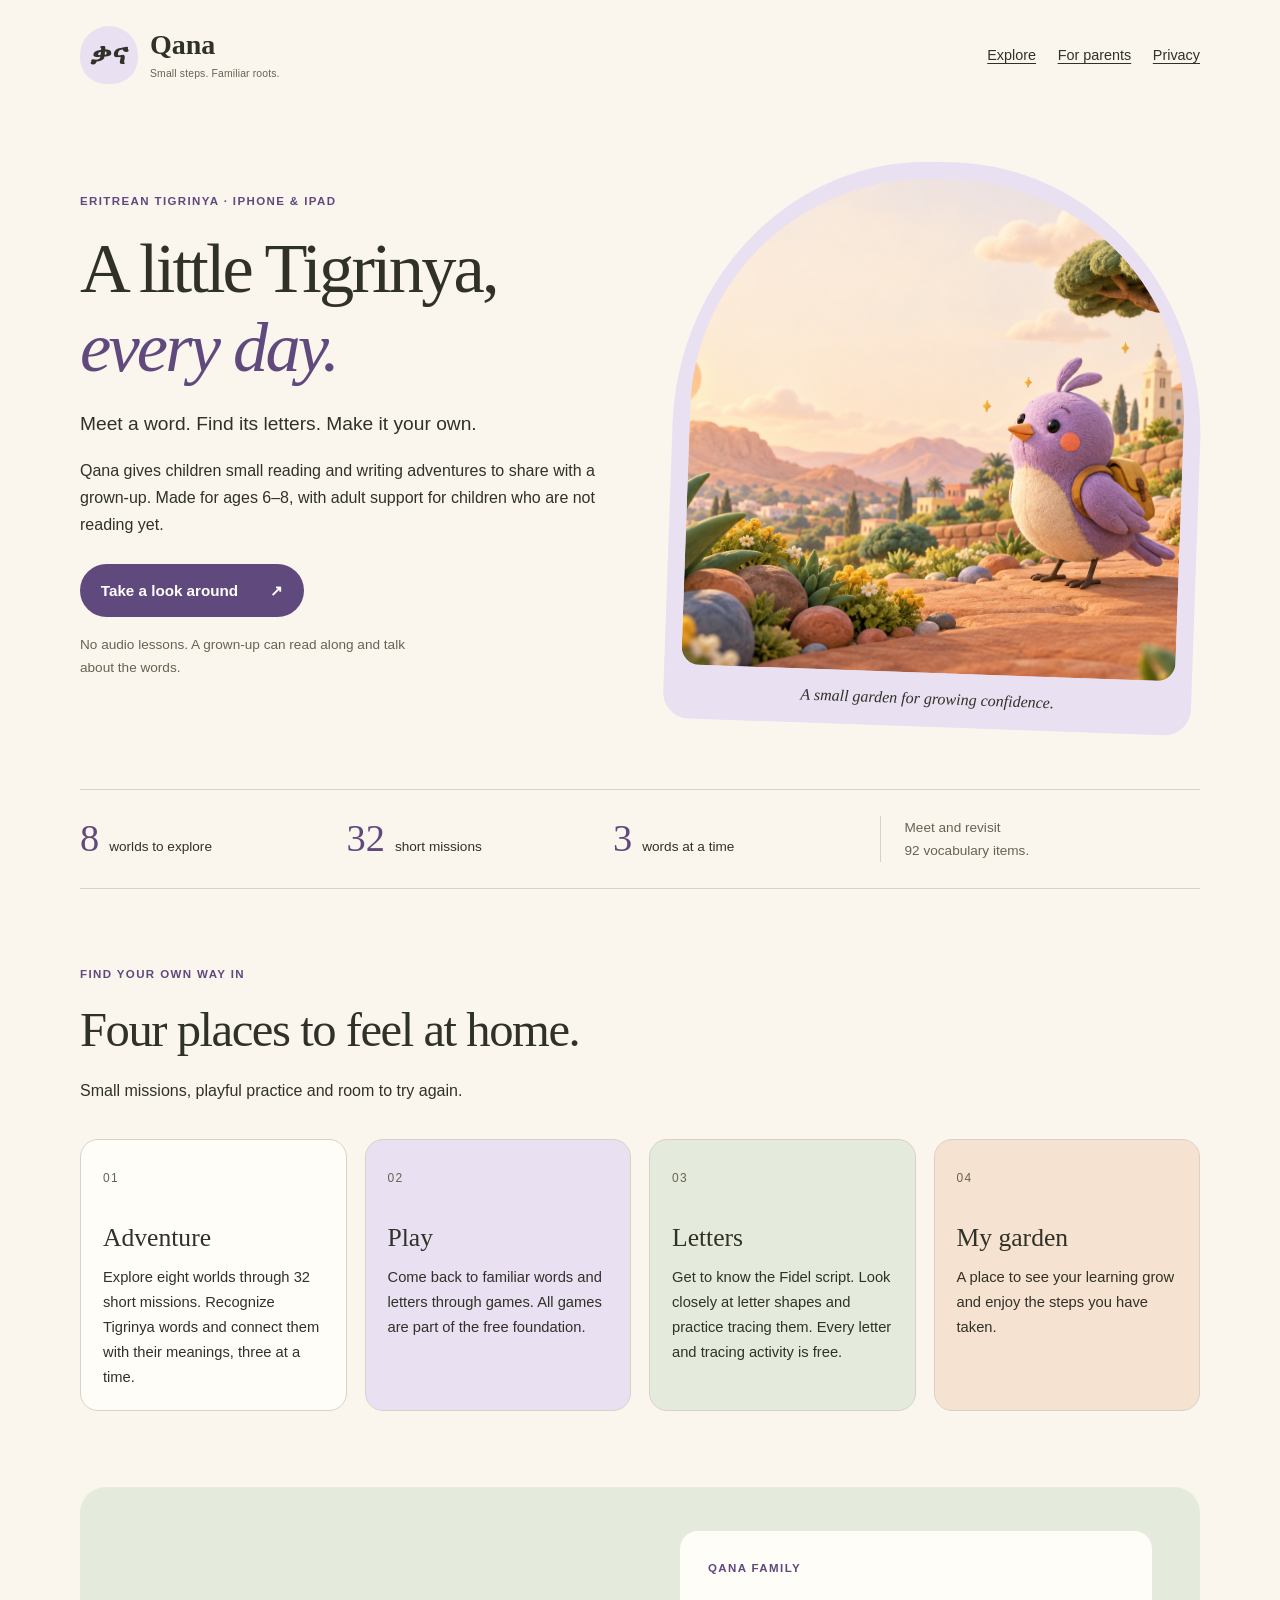
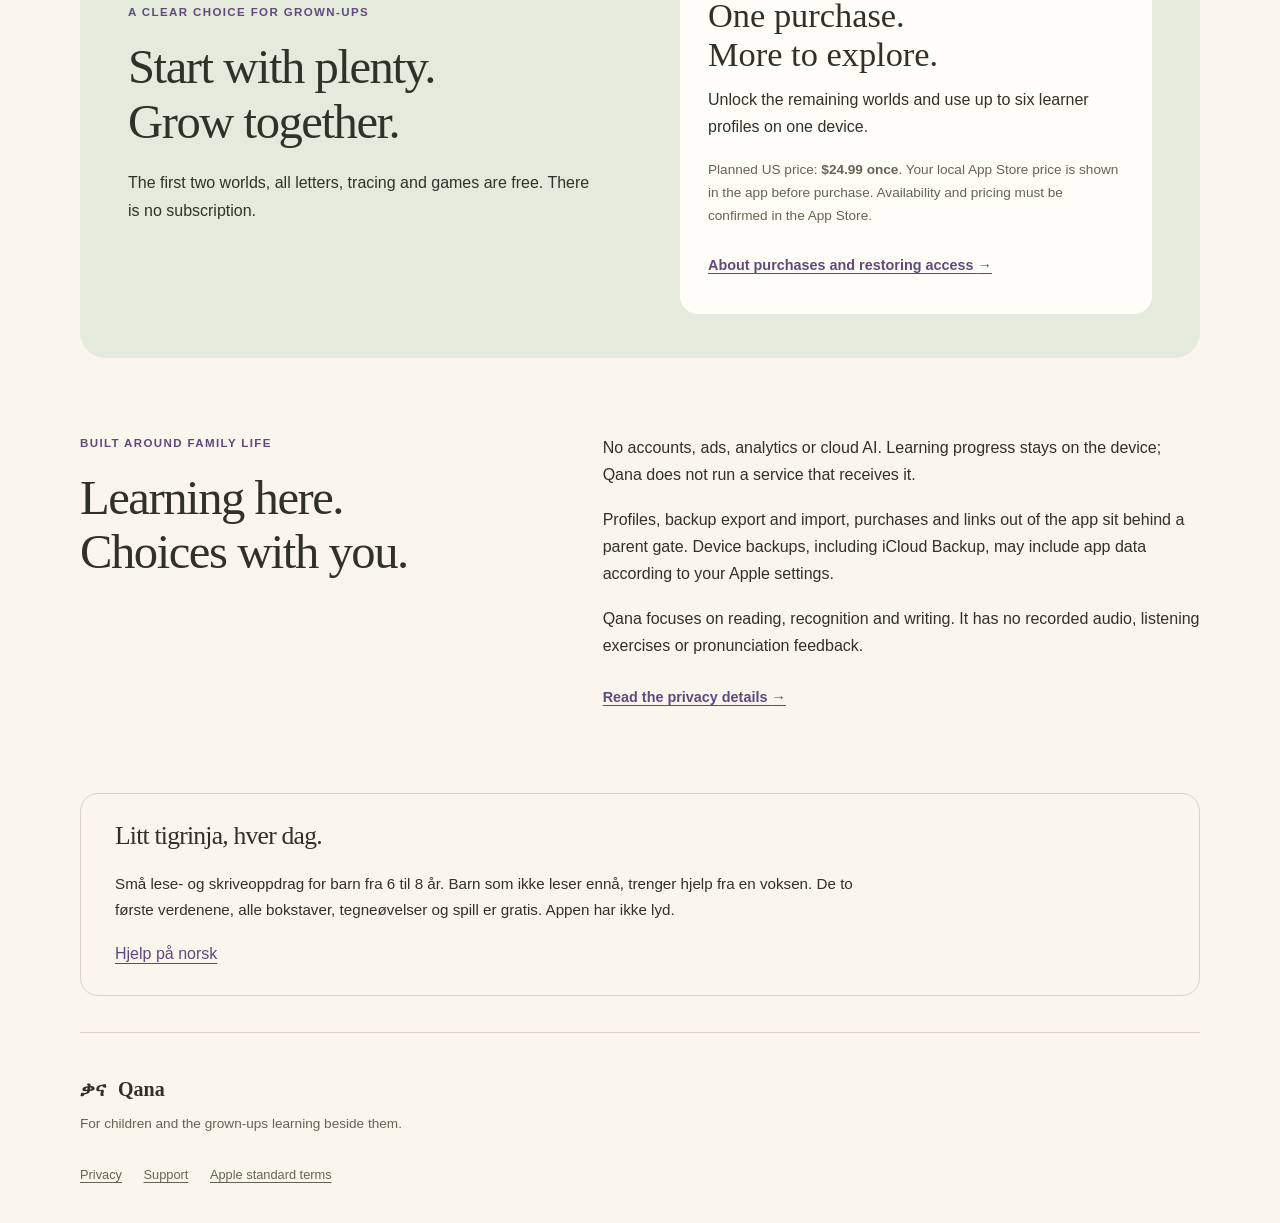
==== index.html @ 159bdaf5 "Publish Qana support and privacy website" ====
<!doctype html>
<html lang="en">
<head>
  <meta charset="utf-8">
  <meta name="viewport" content="width=device-width, initial-scale=1">
  <meta name="description" content="Meet Qana: small Tigrinya reading, recognition and writing adventures for children and their grown-ups. Free first worlds, letters, tracing and games.">
  <meta name="theme-color" content="#faf6ee">
  <link rel="canonical" href="https://sami5796.github.io/qana-app/">
  <link rel="stylesheet" href="style.css">
  <title>Qana — A little Tigrinya, every day</title>
</head>
<body>
  <a class="skip-link" href="#main">Skip to content</a>
  <header class="site-header wrap">
    <a class="brand" href="./" aria-label="Qana home"><span class="brand-mark" lang="ti">ቃና</span><span>Qana<span class="brand-caption">Small steps. Familiar roots.</span></span></a>
    <nav aria-label="Main navigation"><a href="#explore">Explore</a><a href="support.html">For parents</a><a href="privacy.html">Privacy</a></nav>
  </header>
  <main id="main">
    <section class="hero wrap" aria-labelledby="hero-title">
      <div class="hero-copy">
        <p class="eyebrow">Eritrean Tigrinya · iPhone &amp; iPad</p>
        <h1 id="hero-title">A little Tigrinya,<br><em>every day.</em></h1>
        <p class="lead">Meet a word. Find its letters. Make it your own.</p>
        <p>Qana gives children small reading and writing adventures to share with a grown-up. Made for ages 6–8, with adult support for children who are not reading yet.</p>
        <a class="button" href="#explore">Take a look around <span aria-hidden="true">↗</span></a>
        <p class="quiet-note">No audio lessons. A grown-up can read along and talk about the words.</p>
      </div>
      <figure class="hero-art">
        <img src="assets/garden.png" alt="A colorful illustrated garden from Qana" width="1536" height="1024" fetchpriority="high">
        <figcaption>A small garden for growing confidence.</figcaption>
      </figure>
    </section>
    <section class="facts wrap" aria-label="The Qana course">
      <p><strong>8</strong><span>worlds to explore</span></p>
      <p><strong>32</strong><span>short missions</span></p>
      <p><strong>3</strong><span>words at a time</span></p>
      <p class="facts-note">Meet and revisit<br>92 vocabulary items.</p>
    </section>
    <section id="explore" class="section wrap" aria-labelledby="explore-title">
      <div class="section-intro"><p class="eyebrow">Find your own way in</p><h2 id="explore-title">Four places to feel at home.</h2><p>Small missions, playful practice and room to try again.</p></div>
      <div class="feature-grid">
        <article class="feature"><span class="feature-number" aria-hidden="true">01</span><h3>Adventure</h3><p>Explore eight worlds through 32 short missions. Recognize Tigrinya words and connect them with their meanings, three at a time.</p></article>
        <article class="feature"><span class="feature-number" aria-hidden="true">02</span><h3>Play</h3><p>Come back to familiar words and letters through games. All games are part of the free foundation.</p></article>
        <article class="feature"><span class="feature-number" aria-hidden="true">03</span><h3>Letters</h3><p>Get to know the Fidel script. Look closely at letter shapes and practice tracing them. Every letter and tracing activity is free.</p></article>
        <article class="feature"><span class="feature-number" aria-hidden="true">04</span><h3>My garden</h3><p>A place to see your learning grow and enjoy the steps you have taken.</p></article>
      </div>
    </section>
    <section class="family-section wrap" aria-labelledby="family-title">
      <div><p class="eyebrow">A clear choice for grown-ups</p><h2 id="family-title">Start with plenty.<br>Grow together.</h2><p>The first two worlds, all letters, tracing and games are free. There is no subscription.</p></div>
      <div class="family-card"><p class="eyebrow">Qana Family</p><h3>One purchase.<br>More to explore.</h3><p>Unlock the remaining worlds and use up to six learner profiles on one device.</p><p class="price-note">Planned US price: <strong>$24.99 once</strong>. Your local App Store price is shown in the app before purchase. Availability and pricing must be confirmed in the App Store.</p><a class="text-link" href="support.html#purchases">About purchases and restoring access <span aria-hidden="true">→</span></a></div>
    </section>
    <section class="section wrap parent-section" aria-labelledby="parent-title">
      <div><p class="eyebrow">Built around family life</p><h2 id="parent-title">Learning here.<br>Choices with you.</h2></div>
      <div><p>No accounts, ads, analytics or cloud AI. Learning progress stays on the device; Qana does not run a service that receives it.</p><p>Profiles, backup export and import, purchases and links out of the app sit behind a parent gate. Device backups, including iCloud Backup, may include app data according to your Apple settings.</p><p>Qana focuses on reading, recognition and writing. It has no recorded audio, listening exercises or pronunciation feedback.</p><a class="text-link" href="privacy.html">Read the privacy details <span aria-hidden="true">→</span></a></div>
    </section>
    <aside class="language-note wrap" lang="nb"><h2>Litt tigrinja, hver dag.</h2><p>Små lese- og skriveoppdrag for barn fra 6 til 8 år. Barn som ikke leser ennå, trenger hjelp fra en voksen. De to første verdenene, alle bokstaver, tegneøvelser og spill er gratis. Appen har ikke lyd.</p><a href="support.html#norsk">Hjelp på norsk</a></aside>
  </main>
  <footer class="site-footer wrap"><a class="brand footer-brand" href="./"><span lang="ti">ቃና</span> Qana</a><p>For children and the grown-ups learning beside them.</p><nav aria-label="Footer"><a href="privacy.html">Privacy</a><a href="support.html">Support</a><a href="https://www.apple.com/legal/internet-services/itunes/dev/stdeula/">Apple standard terms</a></nav></footer>
</body>
</html>
---- style.css ----
:root {
  color-scheme: light;
  --paper: #faf6ee;
  --white: #fffdf8;
  --ink: #303128;
  --muted: #666353;
  --purple: #60497d;
  --lilac: #e9e0f2;
  --sage: #e5ebdc;
  --peach: #f6e2d0;
  --line: #d8d2c6;
  --display: "Iowan Old Style", "Palatino Linotype", Palatino, Georgia, serif;
  --body: "Avenir Next", Avenir, "Segoe UI", sans-serif;
}
* { box-sizing: border-box; }
html { scroll-behavior: smooth; scroll-padding-top: 2rem; }
body { margin: 0; background: var(--paper); color: var(--ink); font: 1rem/1.7 var(--body); }
img { display: block; max-width: 100%; }
a { color: var(--purple); text-underline-offset: .23em; text-decoration-thickness: 1px; }
a:hover { text-decoration-thickness: 2px; }
a:focus-visible, summary:focus-visible { outline: 3px solid var(--purple); outline-offset: 5px; border-radius: 3px; }
p { margin: 0 0 1.1rem; }
h1, h2, h3 { font-family: var(--display); font-weight: 500; line-height: 1.12; text-wrap: balance; }
h1 { font-size: clamp(2.7rem, 5.5vw, 5.1rem); letter-spacing: -.04em; margin: 0 0 1.35rem; }
h2 { font-size: clamp(2.1rem, 3.8vw, 3.2rem); letter-spacing: -.03em; margin: 0 0 1.25rem; }
h3 { font-size: 1.6rem; margin: 0 0 .8rem; }
h1 em { color: var(--purple); font-weight: 500; }
ul, ol { padding-left: 1.35rem; }
li { padding-left: .2rem; margin: .5rem 0; }
.wrap { width: min(1120px, calc(100% - 64px)); margin-inline: auto; }
.skip-link { position: absolute; top: -100px; left: 1rem; z-index: 10; padding: .75rem 1rem; background: var(--white); }
.skip-link:focus { top: 1rem; }
.site-header { display: flex; align-items: center; justify-content: space-between; gap: 2rem; padding-block: 26px; }
.brand { display: inline-flex; align-items: center; gap: 12px; color: var(--ink); text-decoration: none; font: 600 1.75rem/1.1 var(--display); }
.brand-mark { display: grid; place-items: center; width: 58px; height: 58px; background: var(--lilac); border-radius: 50% 50% 45% 45%; font-family: Kefa, Nyala, serif; font-size: 1.8rem; }
.brand-caption { display: block; margin-top: 6px; font: 500 .65rem/1.3 var(--body); letter-spacing: .015em; color: var(--muted); }
nav { display: flex; gap: .45rem 1.35rem; align-items: center; flex-wrap: wrap; }
nav a { display: inline-flex; align-items: center; min-height: 44px; font-size: .9rem; color: var(--ink); }
nav a[aria-current="page"] { color: var(--purple); text-decoration-thickness: 2px; }
.hero { display: grid; grid-template-columns: 1fr 1fr; align-items: center; gap: 4rem; padding-block: 52px 62px; }
.hero-copy { max-width: 520px; }
.eyebrow { font-size: .72rem; font-weight: 700; text-transform: uppercase; letter-spacing: .12em; color: var(--purple); margin-bottom: 1.1rem; }
.lead { font-size: 1.2rem; line-height: 1.6; }
.hero-art { margin: 0; position: relative; padding: 17px 17px 12px; background: var(--lilac); border-radius: 48% 48% 26px 26px; transform: rotate(2deg); }
.hero-art img { width: 100%; height: auto; aspect-ratio: 1; object-fit: cover; border-radius: 48% 48% 18px 18px; background: var(--sage); }
.hero-art figcaption { text-align: center; font-family: var(--display); font-style: italic; font-size: 1rem; padding: 12px 4px 3px; }
.button { display: inline-flex; align-items: center; justify-content: space-between; gap: 2rem; min-height: 48px; padding: .85rem 1.3rem; margin: .5rem 0 1rem; background: var(--purple); color: white; text-decoration: none; border-radius: 999px; font-size: .95rem; font-weight: 600; }
.button:hover { background: #4d3868; }
.quiet-note { font-size: .85rem; max-width: 360px; color: var(--muted); }
.facts { display: grid; grid-template-columns: repeat(3, 1fr) 1.3fr; padding: 26px 0; border-block: 1px solid var(--line); gap: 20px; align-items: center; }
.facts p { margin: 0; }
.facts strong { font: 500 2.4rem/1 var(--display); margin-right: 10px; color: var(--purple); }
.facts span { font-size: .85rem; }
.facts-note { color: var(--muted); font-size: .85rem; padding-left: 24px; border-left: 1px solid var(--line); }
.section { padding-block: 76px; }
.section-intro { max-width: 680px; margin-bottom: 35px; }
.feature-grid { display: grid; grid-template-columns: repeat(4, minmax(0, 1fr)); gap: 18px; }
.feature { padding: 28px 22px 20px; background: var(--white); border: 1px solid var(--line); border-radius: 18px; }
.feature:nth-child(2) { background: var(--lilac); }
.feature:nth-child(3) { background: var(--sage); }
.feature:nth-child(4) { background: var(--peach); }
.feature-number { display: block; font-size: .75rem; letter-spacing: .12em; color: var(--muted); margin-bottom: 35px; }
.feature p { font-size: .92rem; margin-bottom: 0; }
.family-section { display: grid; grid-template-columns: 1fr 1fr; gap: 5rem; align-items: center; padding: 44px 48px; background: var(--sage); border-radius: 26px; }
.family-card { background: var(--white); padding: 28px; border-radius: 18px; }
.family-card h3 { font-size: 2.15rem; }
.price-note { color: var(--muted); font-size: .85rem; }
.text-link { display: inline-block; padding-block: .5rem; font-weight: 600; font-size: .9rem; }
.parent-section { display: grid; grid-template-columns: 1fr 1.4fr; gap: 6rem; }
.language-note { padding: 28px 34px; border: 1px solid var(--line); border-radius: 18px; }
.language-note h2 { font-size: 1.6rem; }
.language-note p { max-width: 780px; font-size: .95rem; }
.site-footer { padding-block: 44px 26px; margin-top: 36px; border-top: 1px solid var(--line); color: var(--muted); }
.footer-brand { font-size: 1.25rem; margin-bottom: 12px; }
.site-footer p { font-size: .85rem; }
.site-footer nav a { color: var(--muted); font-size: .8rem; }
.document-header { max-width: 850px; padding-block: 50px 28px; }
.document-header h1 { font-size: clamp(2.7rem, 5vw, 4.2rem); }
.document-layout { display: grid; grid-template-columns: 230px minmax(0, 720px); gap: 70px; align-items: start; padding-bottom: 40px; }
.contents { padding: 20px; background: var(--lilac); border-radius: 16px; }
.contents p { font-size: .75rem; font-weight: 700; letter-spacing: .08em; text-transform: uppercase; }
.contents nav { display: flex; align-items: stretch; flex-direction: column; gap: 3px; }
.contents a { font-size: .9rem; min-height: 40px; }
.prose { min-width: 0; overflow-wrap: anywhere; }
.prose section { margin-bottom: 35px; scroll-margin-top: 30px; }
.prose h2 { font-size: 1.75rem; margin-top: 1.7rem; margin-bottom: .8rem; }
.prose section:first-child h2 { margin-top: 0; }
.prose h3 { font-size: 1.25rem; margin-top: 1.6rem; }
.prose p, .prose li { max-width: 70ch; }
.callout { padding: 24px 26px; background: var(--lilac); border-radius: 16px; margin-bottom: 28px; }
.callout p:last-child { margin-bottom: 0; }
.callout.sage { background: var(--sage); }
.updated { font-size: .85rem; color: var(--muted); }
@media (max-width: 960px) {
  .hero { gap: 2rem; }
  .feature-grid { grid-template-columns: repeat(2, minmax(0, 1fr)); }
  .family-section { gap: 2rem; padding: 32px; }
  .parent-section { gap: 3rem; }
  .document-layout { grid-template-columns: 180px minmax(0, 1fr); gap: 32px; }
  .facts strong, .facts span { display: block; }
  .facts span { margin-top: .4rem; }
}
@media (max-width: 680px) {
  .wrap { width: min(100% - 36px, 540px); }
  .site-header { flex-wrap: wrap; gap: 16px; padding-top: 20px; }
  .site-header nav { width: 100%; justify-content: space-between; gap: .4rem; }
  .hero { grid-template-columns: 1fr; gap: 26px; padding-block: 25px 40px; }
  .hero-copy { max-width: none; }
  .hero-art { width: 90%; margin-inline: auto; transform: none; }
  .facts { grid-template-columns: repeat(3, 1fr); gap: 20px 12px; }
  .facts-note { grid-column: 1 / -1; border-left: 0; padding-left: 0; }
  .facts-note br { display: none; }
  .section { padding-block: 48px; }
  .feature-grid { gap: 12px; }
  .feature { padding: 20px 16px; }
  .feature-number { margin-bottom: 22px; }
  .family-section, .parent-section { grid-template-columns: 1fr; gap: 22px; }
  .family-section { padding: 24px 18px; }
  .family-card { padding: 22px; }
  .language-note { padding: 22px; }
  .document-header { padding-block: 26px 20px; }
  .document-layout { grid-template-columns: 1fr; gap: 26px; }
  .contents nav { display: grid; grid-template-columns: repeat(2, minmax(0, 1fr)); }
  .contents a { min-height: 44px; }
}
@media (max-width: 360px) { .feature-grid { grid-template-columns: 1fr; } }
@media (prefers-reduced-motion: reduce) { html { scroll-behavior: auto; } }
@media print {
  body { background: white; color: black; }
  .site-header nav, .contents, .skip-link { display: none; }
  .wrap { width: 100%; }
  .document-layout { display: block; }
  .hero-art { transform: none; }
  a { color: inherit; }
}
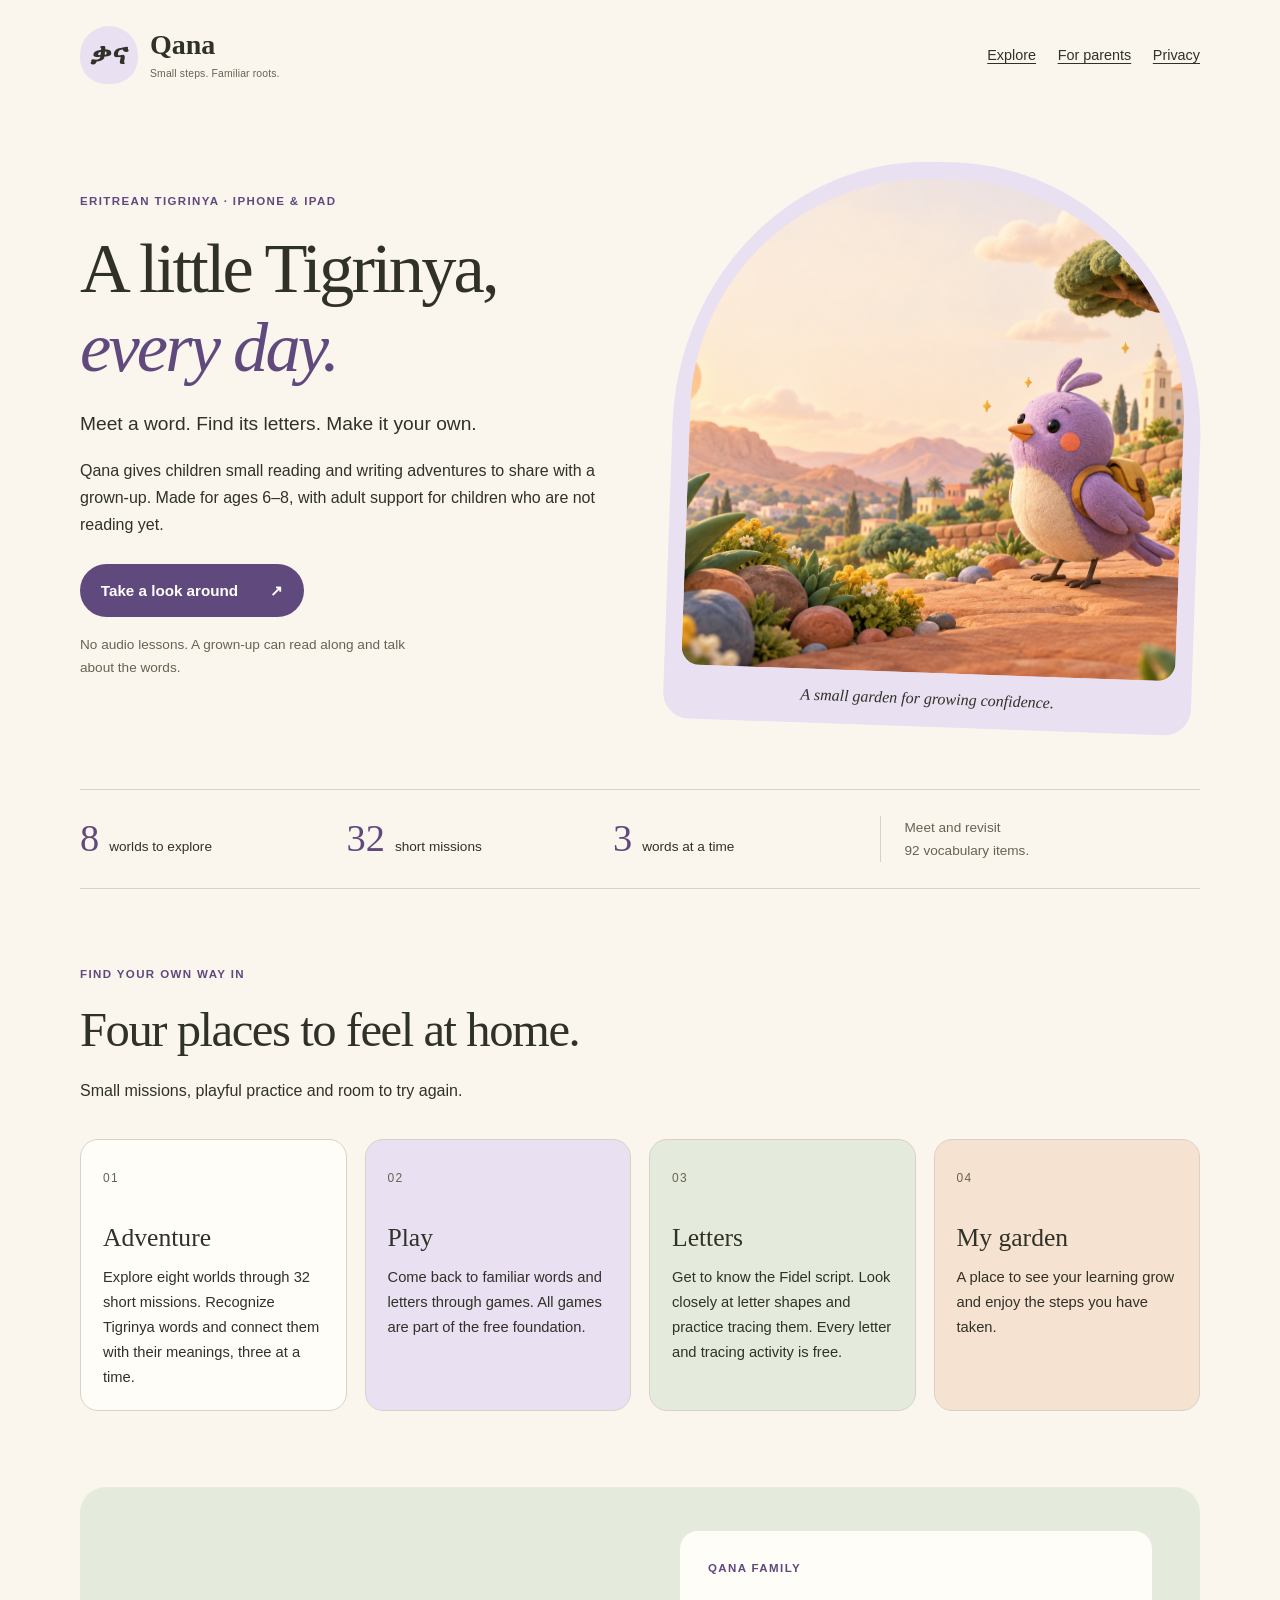
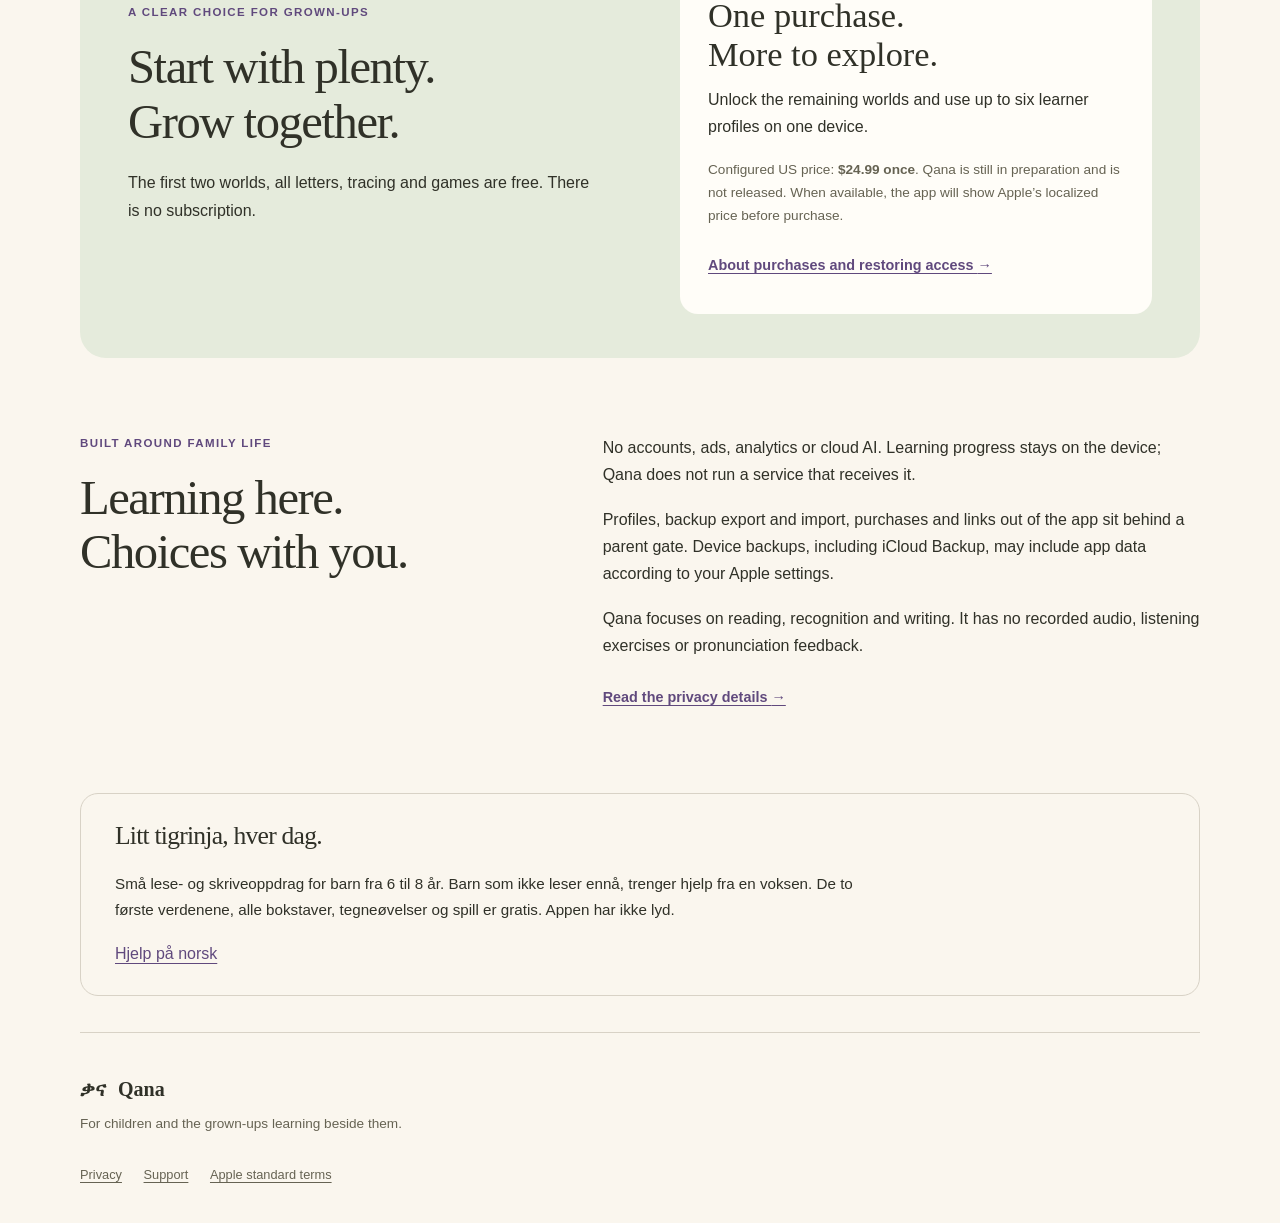
==== commit 491d084e: "Clarify configured Family price and unreleased status" ====
--- a/index.html
+++ b/index.html
@@ -47,7 +47,7 @@
     </section>
     <section class="family-section wrap" aria-labelledby="family-title">
       <div><p class="eyebrow">A clear choice for grown-ups</p><h2 id="family-title">Start with plenty.<br>Grow together.</h2><p>The first two worlds, all letters, tracing and games are free. There is no subscription.</p></div>
-      <div class="family-card"><p class="eyebrow">Qana Family</p><h3>One purchase.<br>More to explore.</h3><p>Unlock the remaining worlds and use up to six learner profiles on one device.</p><p class="price-note">Planned US price: <strong>$24.99 once</strong>. Your local App Store price is shown in the app before purchase. Availability and pricing must be confirmed in the App Store.</p><a class="text-link" href="support.html#purchases">About purchases and restoring access <span aria-hidden="true">→</span></a></div>
+      <div class="family-card"><p class="eyebrow">Qana Family</p><h3>One purchase.<br>More to explore.</h3><p>Unlock the remaining worlds and use up to six learner profiles on one device.</p><p class="price-note">Configured US price: <strong>$24.99 once</strong>. Qana is still in preparation and is not released. When available, the app will show Apple’s localized price before purchase.</p><a class="text-link" href="support.html#purchases">About purchases and restoring access <span aria-hidden="true">→</span></a></div>
     </section>
     <section class="section wrap parent-section" aria-labelledby="parent-title">
       <div><p class="eyebrow">Built around family life</p><h2 id="parent-title">Learning here.<br>Choices with you.</h2></div>
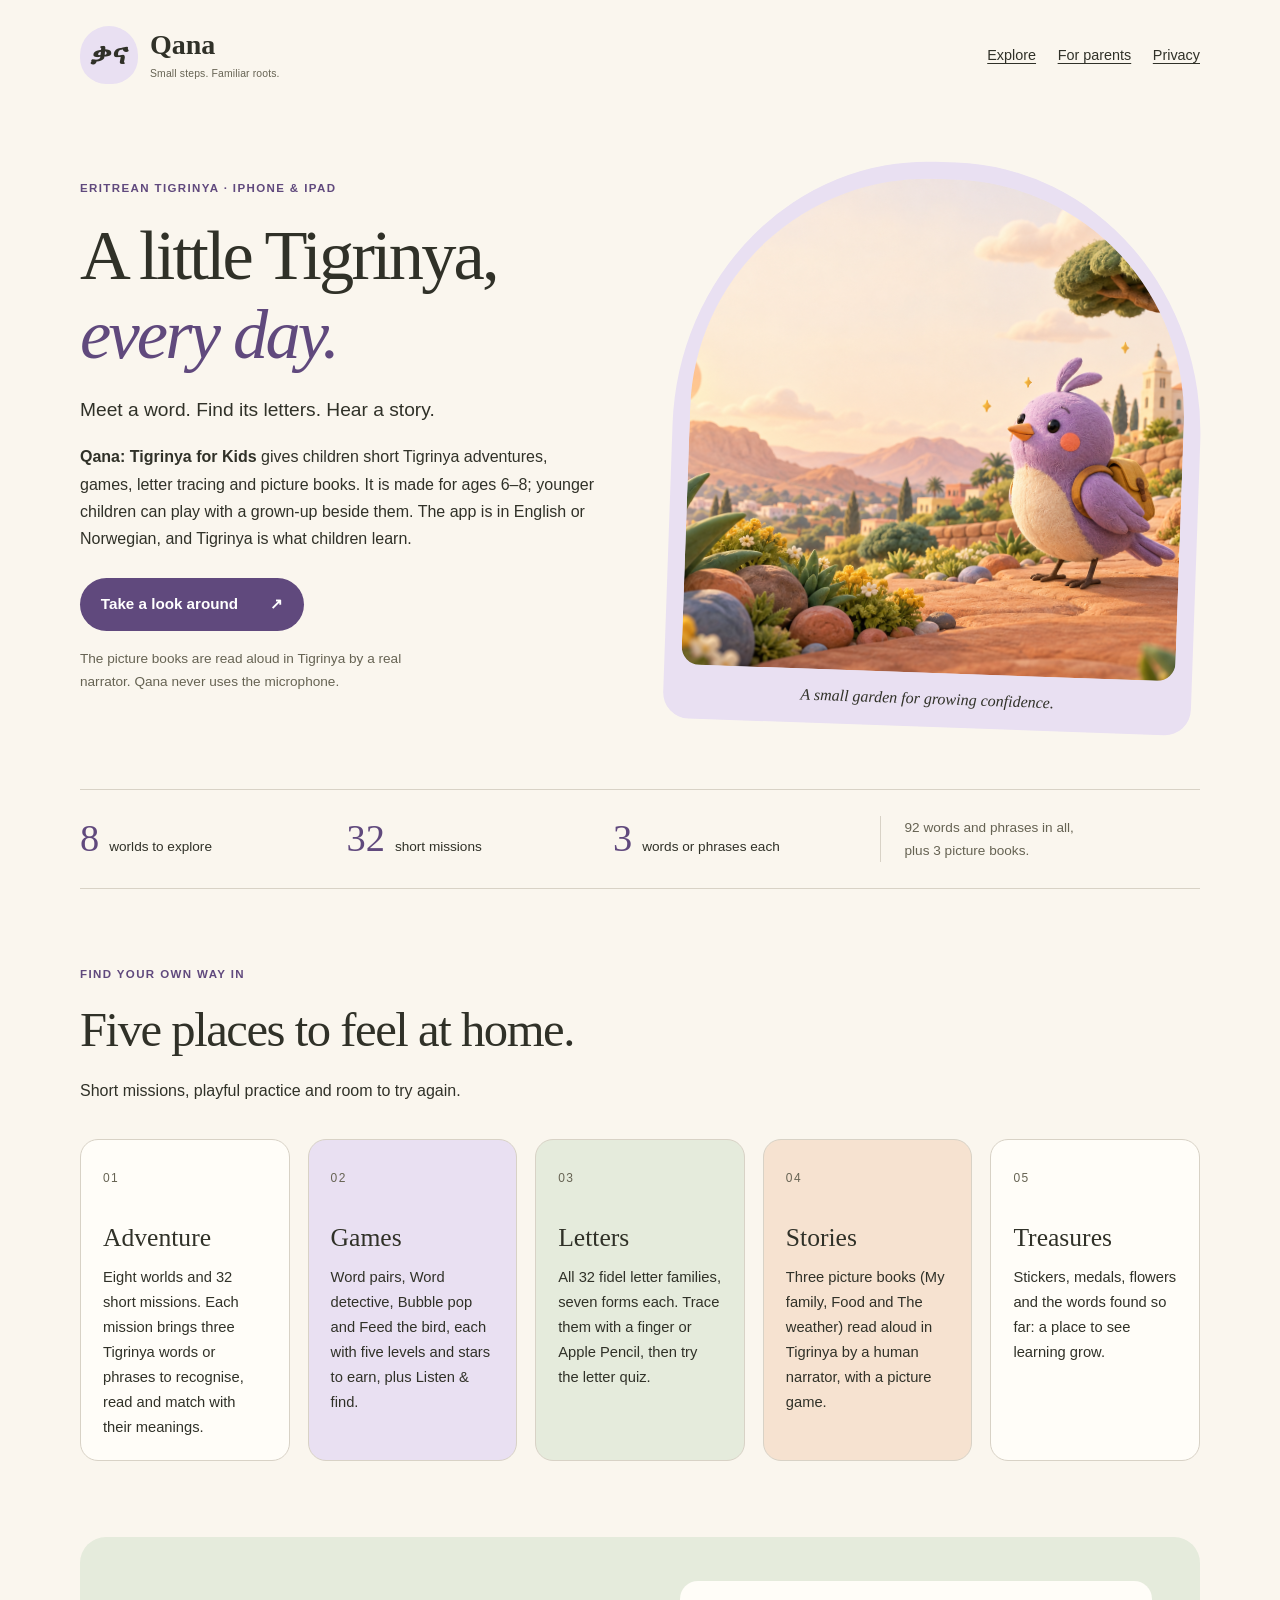
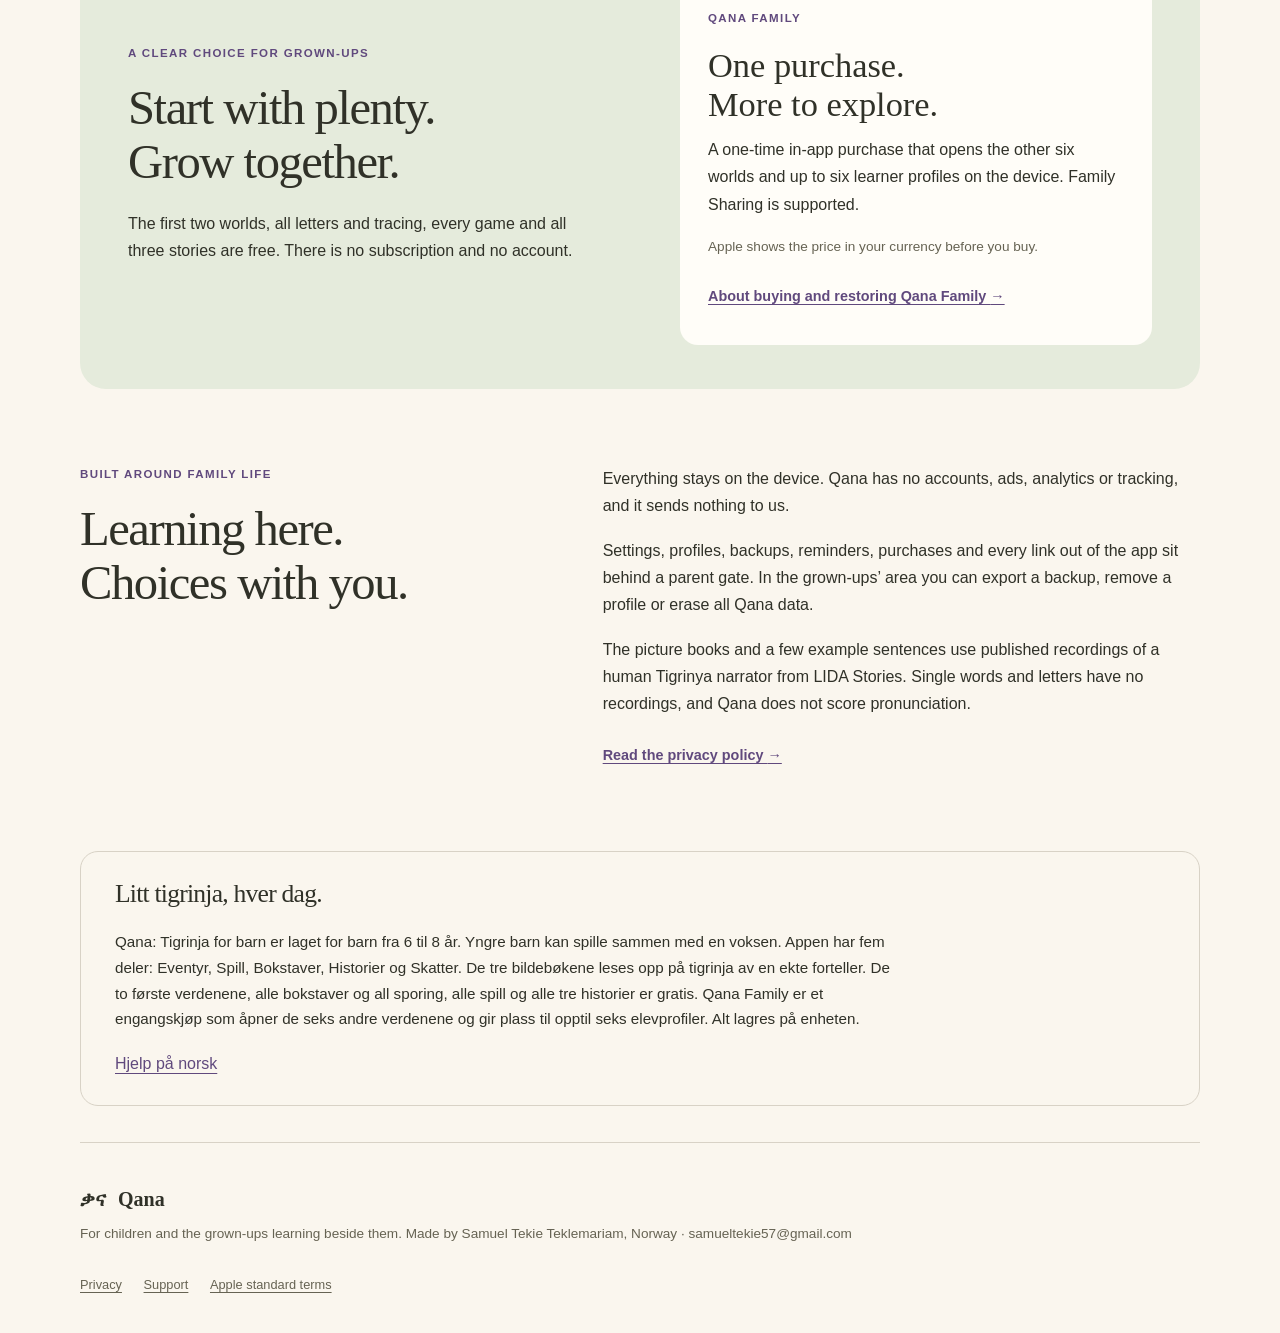
==== commit 2a38390f: "Update Qana pages for launch: narrated stories, Qana Family, contact email and privacy policy" ====
--- a/index.html
+++ b/index.html
@@ -3,11 +3,11 @@
 <head>
   <meta charset="utf-8">
   <meta name="viewport" content="width=device-width, initial-scale=1">
-  <meta name="description" content="Meet Qana: small Tigrinya reading, recognition and writing adventures for children and their grown-ups. Free first worlds, letters, tracing and games.">
+  <meta name="description" content="Qana: Tigrinya for Kids. Short Tigrinya adventures, games, letters and read-aloud picture books for children aged 6–8 and their grown-ups, on iPhone and iPad.">
   <meta name="theme-color" content="#faf6ee">
   <link rel="canonical" href="https://sami5796.github.io/qana-app/">
   <link rel="stylesheet" href="style.css">
-  <title>Qana — A little Tigrinya, every day</title>
+  <title>Qana — Tigrinya for Kids</title>
 </head>
 <body>
   <a class="skip-link" href="#main">Skip to content</a>
@@ -20,41 +20,42 @@
       <div class="hero-copy">
         <p class="eyebrow">Eritrean Tigrinya · iPhone &amp; iPad</p>
         <h1 id="hero-title">A little Tigrinya,<br><em>every day.</em></h1>
-        <p class="lead">Meet a word. Find its letters. Make it your own.</p>
-        <p>Qana gives children small reading and writing adventures to share with a grown-up. Made for ages 6–8, with adult support for children who are not reading yet.</p>
+        <p class="lead">Meet a word. Find its letters. Hear a story.</p>
+        <p><strong>Qana: Tigrinya for Kids</strong> gives children short Tigrinya adventures, games, letter tracing and picture books. It is made for ages 6–8; younger children can play with a grown-up beside them. The app is in English or Norwegian, and Tigrinya is what children learn.</p>
         <a class="button" href="#explore">Take a look around <span aria-hidden="true">↗</span></a>
-        <p class="quiet-note">No audio lessons. A grown-up can read along and talk about the words.</p>
+        <p class="quiet-note">The picture books are read aloud in Tigrinya by a real narrator. Qana never uses the microphone.</p>
       </div>
       <figure class="hero-art">
-        <img src="assets/garden.png" alt="A colorful illustrated garden from Qana" width="1536" height="1024" fetchpriority="high">
+        <img src="assets/garden.png" alt="A colourful illustrated garden from Qana" width="1536" height="1024" fetchpriority="high">
         <figcaption>A small garden for growing confidence.</figcaption>
       </figure>
     </section>
     <section class="facts wrap" aria-label="The Qana course">
       <p><strong>8</strong><span>worlds to explore</span></p>
       <p><strong>32</strong><span>short missions</span></p>
-      <p><strong>3</strong><span>words at a time</span></p>
-      <p class="facts-note">Meet and revisit<br>92 vocabulary items.</p>
+      <p><strong>3</strong><span>words or phrases each</span></p>
+      <p class="facts-note">92 words and phrases in all, <br>plus 3 picture books.</p>
     </section>
     <section id="explore" class="section wrap" aria-labelledby="explore-title">
-      <div class="section-intro"><p class="eyebrow">Find your own way in</p><h2 id="explore-title">Four places to feel at home.</h2><p>Small missions, playful practice and room to try again.</p></div>
+      <div class="section-intro"><p class="eyebrow">Find your own way in</p><h2 id="explore-title">Five places to feel at home.</h2><p>Short missions, playful practice and room to try again.</p></div>
       <div class="feature-grid">
-        <article class="feature"><span class="feature-number" aria-hidden="true">01</span><h3>Adventure</h3><p>Explore eight worlds through 32 short missions. Recognize Tigrinya words and connect them with their meanings, three at a time.</p></article>
-        <article class="feature"><span class="feature-number" aria-hidden="true">02</span><h3>Play</h3><p>Come back to familiar words and letters through games. All games are part of the free foundation.</p></article>
-        <article class="feature"><span class="feature-number" aria-hidden="true">03</span><h3>Letters</h3><p>Get to know the Fidel script. Look closely at letter shapes and practice tracing them. Every letter and tracing activity is free.</p></article>
-        <article class="feature"><span class="feature-number" aria-hidden="true">04</span><h3>My garden</h3><p>A place to see your learning grow and enjoy the steps you have taken.</p></article>
+        <article class="feature"><span class="feature-number" aria-hidden="true">01</span><h3>Adventure</h3><p>Eight worlds and 32 short missions. Each mission brings three Tigrinya words or phrases to recognise, read and match with their meanings.</p></article>
+        <article class="feature"><span class="feature-number" aria-hidden="true">02</span><h3>Games</h3><p>Word pairs, Word detective, Bubble pop and Feed the bird, each with five levels and stars to earn, plus Listen &amp; find.</p></article>
+        <article class="feature"><span class="feature-number" aria-hidden="true">03</span><h3>Letters</h3><p>All 32 fidel letter families, seven forms each. Trace them with a finger or Apple Pencil, then try the letter quiz.</p></article>
+        <article class="feature"><span class="feature-number" aria-hidden="true">04</span><h3>Stories</h3><p>Three picture books (My family, Food and The weather) read aloud in Tigrinya by a human narrator, with a picture game.</p></article>
+        <article class="feature"><span class="feature-number" aria-hidden="true">05</span><h3>Treasures</h3><p>Stickers, medals, flowers and the words found so far: a place to see learning grow.</p></article>
       </div>
     </section>
     <section class="family-section wrap" aria-labelledby="family-title">
-      <div><p class="eyebrow">A clear choice for grown-ups</p><h2 id="family-title">Start with plenty.<br>Grow together.</h2><p>The first two worlds, all letters, tracing and games are free. There is no subscription.</p></div>
-      <div class="family-card"><p class="eyebrow">Qana Family</p><h3>One purchase.<br>More to explore.</h3><p>Unlock the remaining worlds and use up to six learner profiles on one device.</p><p class="price-note">Configured US price: <strong>$24.99 once</strong>. Qana is still in preparation and is not released. When available, the app will show Apple’s localized price before purchase.</p><a class="text-link" href="support.html#purchases">About purchases and restoring access <span aria-hidden="true">→</span></a></div>
+      <div><p class="eyebrow">A clear choice for grown-ups</p><h2 id="family-title">Start with plenty.<br>Grow together.</h2><p>The first two worlds, all letters and tracing, every game and all three stories are free. There is no subscription and no account.</p></div>
+      <div class="family-card"><p class="eyebrow">Qana Family</p><h3>One purchase.<br>More to explore.</h3><p>A one-time in-app purchase that opens the other six worlds and up to six learner profiles on the device. Family Sharing is supported.</p><p class="price-note">Apple shows the price in your currency before you buy.</p><a class="text-link" href="support.html#purchases">About buying and restoring Qana Family <span aria-hidden="true">→</span></a></div>
     </section>
     <section class="section wrap parent-section" aria-labelledby="parent-title">
       <div><p class="eyebrow">Built around family life</p><h2 id="parent-title">Learning here.<br>Choices with you.</h2></div>
-      <div><p>No accounts, ads, analytics or cloud AI. Learning progress stays on the device; Qana does not run a service that receives it.</p><p>Profiles, backup export and import, purchases and links out of the app sit behind a parent gate. Device backups, including iCloud Backup, may include app data according to your Apple settings.</p><p>Qana focuses on reading, recognition and writing. It has no recorded audio, listening exercises or pronunciation feedback.</p><a class="text-link" href="privacy.html">Read the privacy details <span aria-hidden="true">→</span></a></div>
+      <div><p>Everything stays on the device. Qana has no accounts, ads, analytics or tracking, and it sends nothing to us.</p><p>Settings, profiles, backups, reminders, purchases and every link out of the app sit behind a parent gate. In the grown-ups’ area you can export a backup, remove a profile or erase all Qana data.</p><p>The picture books and a few example sentences use published recordings of a human Tigrinya narrator from LIDA Stories. Single words and letters have no recordings, and Qana does not score pronunciation.</p><a class="text-link" href="privacy.html">Read the privacy policy <span aria-hidden="true">→</span></a></div>
     </section>
-    <aside class="language-note wrap" lang="nb"><h2>Litt tigrinja, hver dag.</h2><p>Små lese- og skriveoppdrag for barn fra 6 til 8 år. Barn som ikke leser ennå, trenger hjelp fra en voksen. De to første verdenene, alle bokstaver, tegneøvelser og spill er gratis. Appen har ikke lyd.</p><a href="support.html#norsk">Hjelp på norsk</a></aside>
+    <aside class="language-note wrap" lang="nb"><h2>Litt tigrinja, hver dag.</h2><p>Qana: Tigrinja for barn er laget for barn fra 6 til 8 år. Yngre barn kan spille sammen med en voksen. Appen har fem deler: Eventyr, Spill, Bokstaver, Historier og Skatter. De tre bildebøkene leses opp på tigrinja av en ekte forteller. De to første verdenene, alle bokstaver og all sporing, alle spill og alle tre historier er gratis. Qana Family er et engangskjøp som åpner de seks andre verdenene og gir plass til opptil seks elevprofiler. Alt lagres på enheten.</p><a href="support.html#norsk">Hjelp på norsk</a></aside>
   </main>
-  <footer class="site-footer wrap"><a class="brand footer-brand" href="./"><span lang="ti">ቃና</span> Qana</a><p>For children and the grown-ups learning beside them.</p><nav aria-label="Footer"><a href="privacy.html">Privacy</a><a href="support.html">Support</a><a href="https://www.apple.com/legal/internet-services/itunes/dev/stdeula/">Apple standard terms</a></nav></footer>
+  <footer class="site-footer wrap"><a class="brand footer-brand" href="./"><span lang="ti">ቃና</span> Qana</a><p>For children and the grown-ups learning beside them. Made by Samuel Tekie Teklemariam, Norway · samueltekie57@gmail.com</p><nav aria-label="Footer"><a href="privacy.html">Privacy</a><a href="support.html">Support</a><a href="https://www.apple.com/legal/internet-services/itunes/dev/stdeula/">Apple standard terms</a></nav></footer>
 </body>
 </html>
--- a/style.css
+++ b/style.css
@@ -54,7 +54,7 @@
 .facts-note { color: var(--muted); font-size: .85rem; padding-left: 24px; border-left: 1px solid var(--line); }
 .section { padding-block: 76px; }
 .section-intro { max-width: 680px; margin-bottom: 35px; }
-.feature-grid { display: grid; grid-template-columns: repeat(4, minmax(0, 1fr)); gap: 18px; }
+.feature-grid { display: grid; grid-template-columns: repeat(5, minmax(0, 1fr)); gap: 18px; }
 .feature { padding: 28px 22px 20px; background: var(--white); border: 1px solid var(--line); border-radius: 18px; }
 .feature:nth-child(2) { background: var(--lilac); }
 .feature:nth-child(3) { background: var(--sage); }
@@ -91,9 +91,9 @@
 .callout p:last-child { margin-bottom: 0; }
 .callout.sage { background: var(--sage); }
 .updated { font-size: .85rem; color: var(--muted); }
+@media (max-width: 1100px) { .feature-grid { grid-template-columns: repeat(3, minmax(0, 1fr)); } }
 @media (max-width: 960px) {
   .hero { gap: 2rem; }
-  .feature-grid { grid-template-columns: repeat(2, minmax(0, 1fr)); }
   .family-section { gap: 2rem; padding: 32px; }
   .parent-section { gap: 3rem; }
   .document-layout { grid-template-columns: 180px minmax(0, 1fr); gap: 32px; }
@@ -111,7 +111,8 @@
   .facts-note { grid-column: 1 / -1; border-left: 0; padding-left: 0; }
   .facts-note br { display: none; }
   .section { padding-block: 48px; }
-  .feature-grid { gap: 12px; }
+  .feature-grid { grid-template-columns: repeat(2, minmax(0, 1fr)); gap: 12px; }
+  .feature:nth-child(5) { grid-column: 1 / -1; }
   .feature { padding: 20px 16px; }
   .feature-number { margin-bottom: 22px; }
   .family-section, .parent-section { grid-template-columns: 1fr; gap: 22px; }
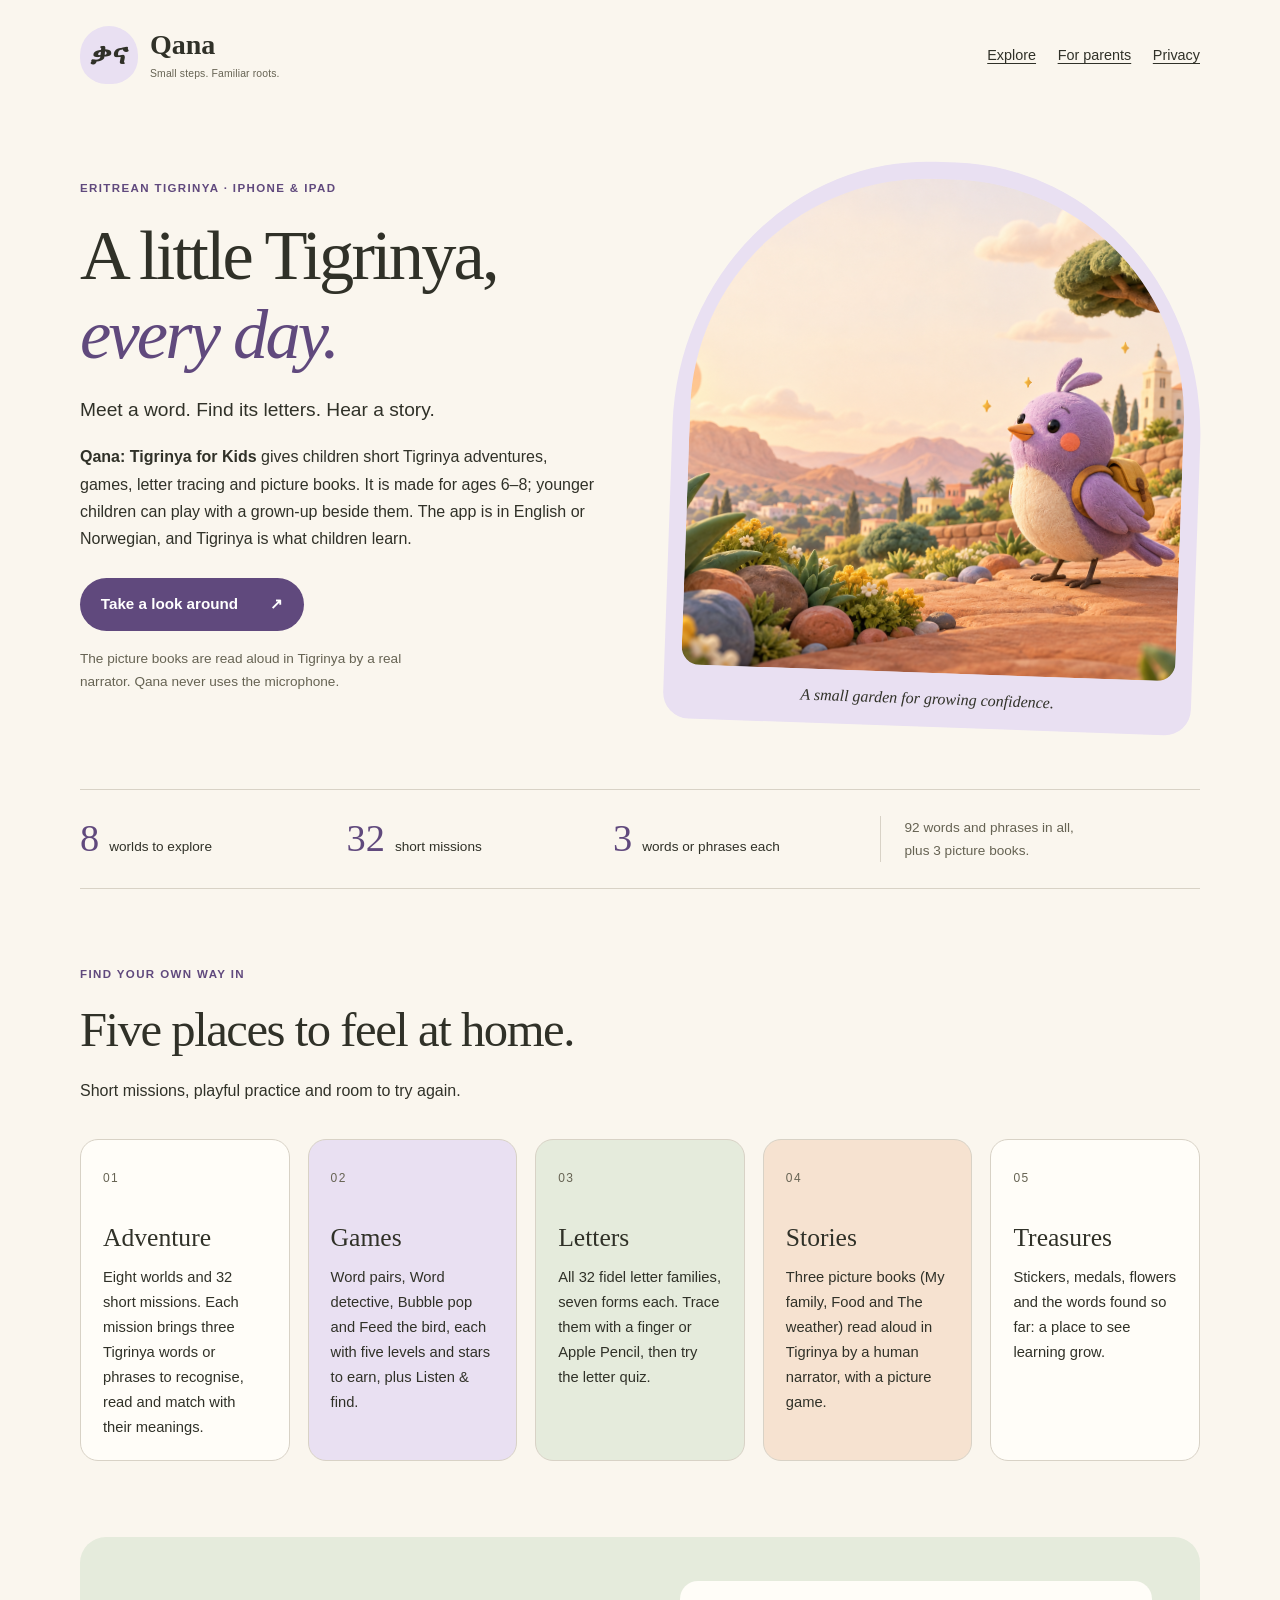
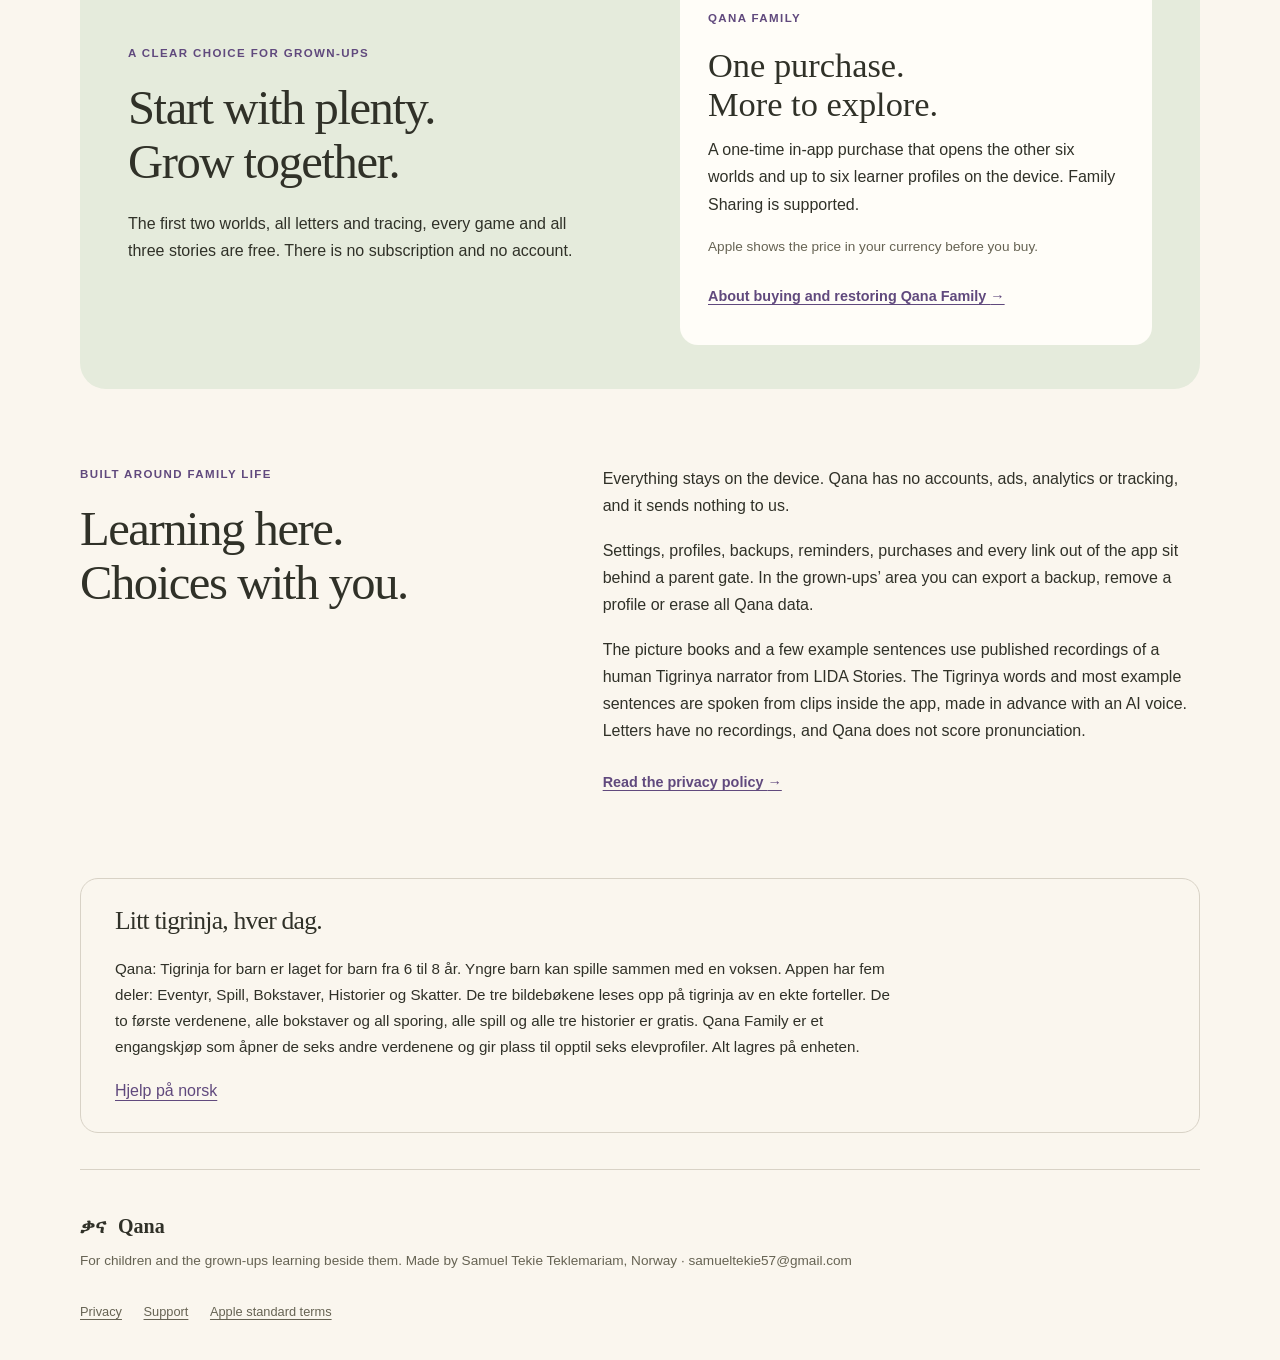
==== commit 70f9e836: "Describe bundled Tigrinya word and sentence audio on the Qana homepage Match the current app and sup" ====
--- a/index.html
+++ b/index.html
@@ -52,7 +52,7 @@
     </section>
     <section class="section wrap parent-section" aria-labelledby="parent-title">
       <div><p class="eyebrow">Built around family life</p><h2 id="parent-title">Learning here.<br>Choices with you.</h2></div>
-      <div><p>Everything stays on the device. Qana has no accounts, ads, analytics or tracking, and it sends nothing to us.</p><p>Settings, profiles, backups, reminders, purchases and every link out of the app sit behind a parent gate. In the grown-ups’ area you can export a backup, remove a profile or erase all Qana data.</p><p>The picture books and a few example sentences use published recordings of a human Tigrinya narrator from LIDA Stories. Single words and letters have no recordings, and Qana does not score pronunciation.</p><a class="text-link" href="privacy.html">Read the privacy policy <span aria-hidden="true">→</span></a></div>
+      <div><p>Everything stays on the device. Qana has no accounts, ads, analytics or tracking, and it sends nothing to us.</p><p>Settings, profiles, backups, reminders, purchases and every link out of the app sit behind a parent gate. In the grown-ups’ area you can export a backup, remove a profile or erase all Qana data.</p><p>The picture books and a few example sentences use published recordings of a human Tigrinya narrator from LIDA Stories. The Tigrinya words and most example sentences are spoken from clips inside the app, made in advance with an AI voice. Letters have no recordings, and Qana does not score pronunciation.</p><a class="text-link" href="privacy.html">Read the privacy policy <span aria-hidden="true">→</span></a></div>
     </section>
     <aside class="language-note wrap" lang="nb"><h2>Litt tigrinja, hver dag.</h2><p>Qana: Tigrinja for barn er laget for barn fra 6 til 8 år. Yngre barn kan spille sammen med en voksen. Appen har fem deler: Eventyr, Spill, Bokstaver, Historier og Skatter. De tre bildebøkene leses opp på tigrinja av en ekte forteller. De to første verdenene, alle bokstaver og all sporing, alle spill og alle tre historier er gratis. Qana Family er et engangskjøp som åpner de seks andre verdenene og gir plass til opptil seks elevprofiler. Alt lagres på enheten.</p><a href="support.html#norsk">Hjelp på norsk</a></aside>
   </main>
